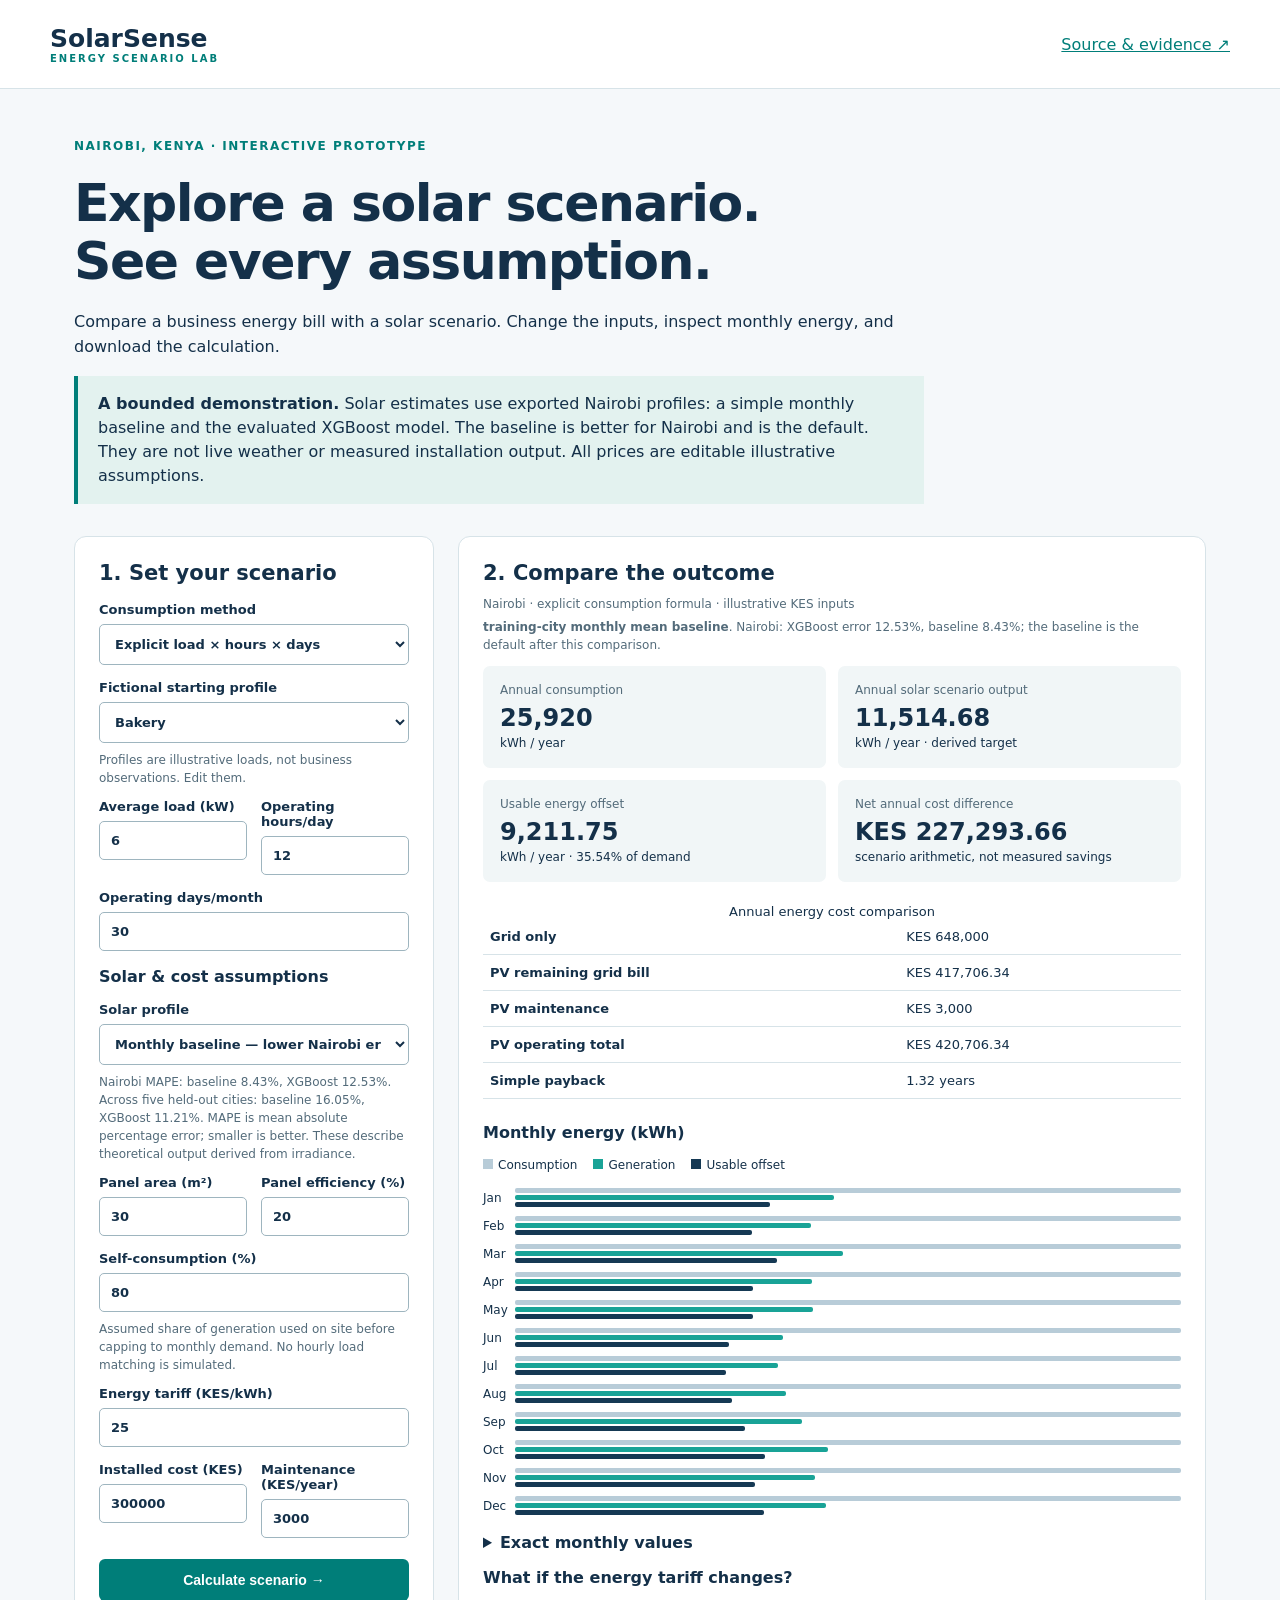
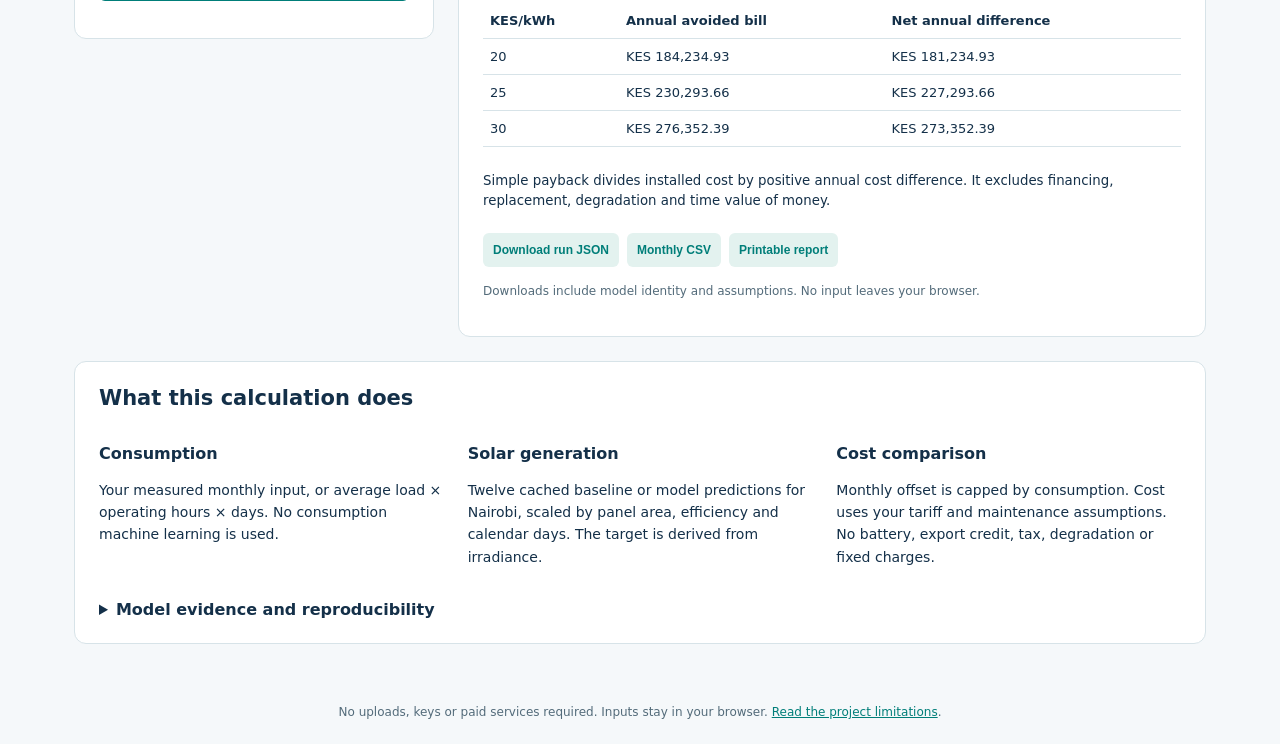
==== web-demo/index.html @ 857aecac "Build evaluated Nairobi scenario API and public demo" ====
<!doctype html>
<html lang="en"><head><meta charset="UTF-8"><meta name="viewport" content="width=device-width, initial-scale=1"><title>SolarSense | Nairobi energy scenarios</title><link rel="stylesheet" href="style.css"></head>
<body><header><a href="#" class="brand">SolarSense<span>ENERGY SCENARIO LAB</span></a><a href="https://github.com/Tessa-Saumu/SolarSense-ML-Portfolio">Source &amp; evidence ↗</a></header>
<main><section class="intro"><p class="eyebrow">NAIROBI, KENYA · INTERACTIVE PROTOTYPE</p><h1>Explore a solar scenario.<br>See every assumption.</h1><p>Compare a business energy bill with a solar scenario. Change the inputs, inspect monthly energy, and download the calculation.</p><aside><strong>A bounded demonstration.</strong> Solar estimates use exported Nairobi profiles: a simple monthly baseline and the evaluated XGBoost model. The baseline is better for Nairobi and is the default. They are not live weather or measured installation output. All prices are editable illustrative assumptions.</aside></section>
<div class="workspace"><form id="scenario"><h2>1. Set your scenario</h2><label>Consumption method<select name="consumption_mode"><option value="formula">Explicit load × hours × days</option><option value="measured">My measured monthly consumption</option></select></label>
<div id="formula-fields"><label>Fictional starting profile<select name="business_type"><option value="bakery">Bakery</option><option value="grocery">Grocery</option><option value="butchery">Butchery</option></select></label><p class="hint">Profiles are illustrative loads, not business observations. Edit them.</p><div class="pair"><label>Average load (kW)<input name="average_load_kw" type="number" min="0" max="1000" step="any" required></label><label>Operating hours/day<input name="hours_per_day" type="number" min="0" max="24" step="any" required></label></div><label>Operating days/month<input name="days_per_month" type="number" min="1" max="31" step="any" required></label></div>
<label id="measured-field" hidden>Measured consumption (kWh/month)<input name="monthly_consumption_kwh" type="number" min="0" max="1000000" step="any" required></label>
<h3>Solar &amp; cost assumptions</h3><label>Solar profile<select name="solar_profile"><option value="baseline">Monthly baseline — lower Nairobi error</option><option value="xgboost">XGBoost — compare evaluated model</option></select></label><p class="hint">Nairobi MAPE: baseline 8.43%, XGBoost 12.53%. Across five held-out cities: baseline 16.05%, XGBoost 11.21%. MAPE is mean absolute percentage error; smaller is better. These describe theoretical output derived from irradiance.</p><div class="pair"><label>Panel area (m²)<input name="panel_area_m2" type="number" min="0" max="10000" step="any" required></label><label>Panel efficiency (%)<input name="efficiency_percent" type="number" min="1" max="40" step="any" required></label></div><label>Self-consumption (%)<input name="self_consumption_percent" type="number" min="0" max="100" step="any" required></label><p class="hint">Assumed share of generation used on site before capping to monthly demand. No hourly load matching is simulated.</p><label>Energy tariff (KES/kWh)<input name="tariff_kes_per_kwh" type="number" min="0" max="1000" step="any" required></label><div class="pair"><label>Installed cost (KES)<input name="installed_cost_kes" type="number" min="0" max="100000000" step="any" required></label><label>Maintenance (KES/year)<input name="annual_maintenance_kes" type="number" min="0" max="100000000" step="any" required></label></div><button type="submit" id="run" disabled>Calculate scenario →</button><p id="error" role="alert"></p></form>
<section id="results" aria-live="polite"><h2>2. Compare the outcome</h2><p>Loading verified model evidence…</p></section></div>
<section class="method"><h2>What this calculation does</h2><div class="three"><article><h3>Consumption</h3><p>Your measured monthly input, or average load × operating hours × days. No consumption machine learning is used.</p></article><article><h3>Solar generation</h3><p>Twelve cached baseline or model predictions for Nairobi, scaled by panel area, efficiency and calendar days. The target is derived from irradiance.</p></article><article><h3>Cost comparison</h3><p>Monthly offset is capped by consumption. Cost uses your tariff and maintenance assumptions. No battery, export credit, tax, degradation or fixed charges.</p></article></div><details><summary>Model evidence and reproducibility</summary><div id="evidence"></div></details></section></main><footer>No uploads, keys or paid services required. Inputs stay in your browser. <a href="https://github.com/Tessa-Saumu/SolarSense-ML-Portfolio">Read the project limitations</a>.</footer><script type="module" src="app.mjs"></script></body></html>
---- web-demo/style.css ----
:root{color-scheme:light;--ink:#143049;--teal:#007e79;--line:#d7e3e8}*{box-sizing:border-box}body{margin:0;font-family:system-ui,-apple-system,Segoe UI,sans-serif;color:var(--ink);background:#f5f8fa}a{color:var(--teal)}header{display:flex;justify-content:space-between;align-items:center;gap:20px;padding:24px max(24px,calc((100vw - 1180px)/2));background:#fff;border-bottom:1px solid var(--line)}.brand{font-size:25px;font-weight:750;text-decoration:none;color:var(--ink)}.brand span{display:block;font-size:10px;letter-spacing:2px;color:var(--teal)}main{max-width:1180px;padding:36px 24px;margin:auto}.intro{max-width:850px;margin-bottom:32px}.eyebrow{font-size:12px;letter-spacing:1.5px;color:var(--teal);font-weight:700}h1{font-size:clamp(32px,4.2vw,52px);line-height:1.12;letter-spacing:-1.5px;margin:18px 0}p{line-height:1.6}aside{padding:16px 20px;background:#e3f2ef;border-left:4px solid var(--teal);line-height:1.5}.workspace{display:grid;grid-template-columns:360px 1fr;gap:24px;align-items:start}form,#results,.method{background:white;border:1px solid var(--line);border-radius:12px;padding:24px}h2{font-size:21px;margin-top:0}h3{font-size:16px}label{display:block;font-size:13px;font-weight:650;margin-bottom:15px}input,select{width:100%;padding:11px;border:1px solid #9eb5bf;border-radius:5px;font:inherit;color:var(--ink);margin-top:7px;background:white}input:focus,select:focus,button:focus-visible,a:focus-visible{outline:3px solid #65c3b9;outline-offset:2px}.pair,.three{display:grid;grid-template-columns:1fr 1fr;gap:14px}.three{grid-template-columns:repeat(3,1fr);gap:24px}.hint{font-size:12px;color:#536b7a;line-height:1.5;margin-top:-7px}button{border:0;border-radius:6px;padding:13px 18px;background:var(--teal);color:#fff;font-weight:650;font-size:14px;cursor:pointer}button:disabled{opacity:.5;cursor:wait}#run{width:100%;margin-top:6px}#error{color:#a12424;font-size:13px}.metrics{display:grid;grid-template-columns:1fr 1fr;gap:12px;margin-bottom:22px}.metric{padding:17px;background:#f1f6f7;border-radius:7px}.metric span{font-size:12px;display:block;color:#536b7a}.metric strong{display:block;font-size:24px;margin-top:7px}.metric em{font-size:12px;font-style:normal}.costs{border-collapse:collapse;width:100%;font-size:13px;margin-bottom:24px}td,th{text-align:left;padding:10px 7px;border-bottom:1px solid var(--line)}.legend{display:flex;gap:16px;font-size:12px}.legend span::before{content:'';display:inline-block;width:10px;height:10px;background:#b8ccd8;margin-right:5px}.legend span:nth-child(2)::before{background:#19a397}.legend span:nth-child(3)::before{background:#153954}.chart{margin:16px 0 8px}.month-row{display:grid;grid-template-columns:32px 1fr;align-items:center;margin:9px 0;font-size:12px}.bars{display:grid;gap:2px}.bar{height:5px;background:#b8ccd8;border-radius:2px}.bar.generation{background:#19a397}.bar.offset{background:#153954}.details-table{overflow-x:auto}.downloads{display:flex;gap:8px;flex-wrap:wrap;margin-top:22px}.downloads button{background:#e3f2ef;color:var(--teal);padding:10px;font-size:12px}.method{margin-top:24px}.method p{font-size:14px}details{margin-top:18px}summary{cursor:pointer;font-weight:650}#evidence{overflow-wrap:anywhere;font-size:13px;padding-top:12px}footer{text-align:center;padding:25px;font-size:12px;color:#536b7a}small{line-height:1.5;display:block} [hidden]{display:none!important}@media(max-width:800px){.workspace{grid-template-columns:1fr}.three{grid-template-columns:1fr}header{padding:20px}header>a:last-child{font-size:12px}main{padding:25px 16px}.metric strong{font-size:21px}}@media print{header,form,.downloads,footer{display:none}.workspace{display:block}#results{border:0}.method{break-inside:avoid}}
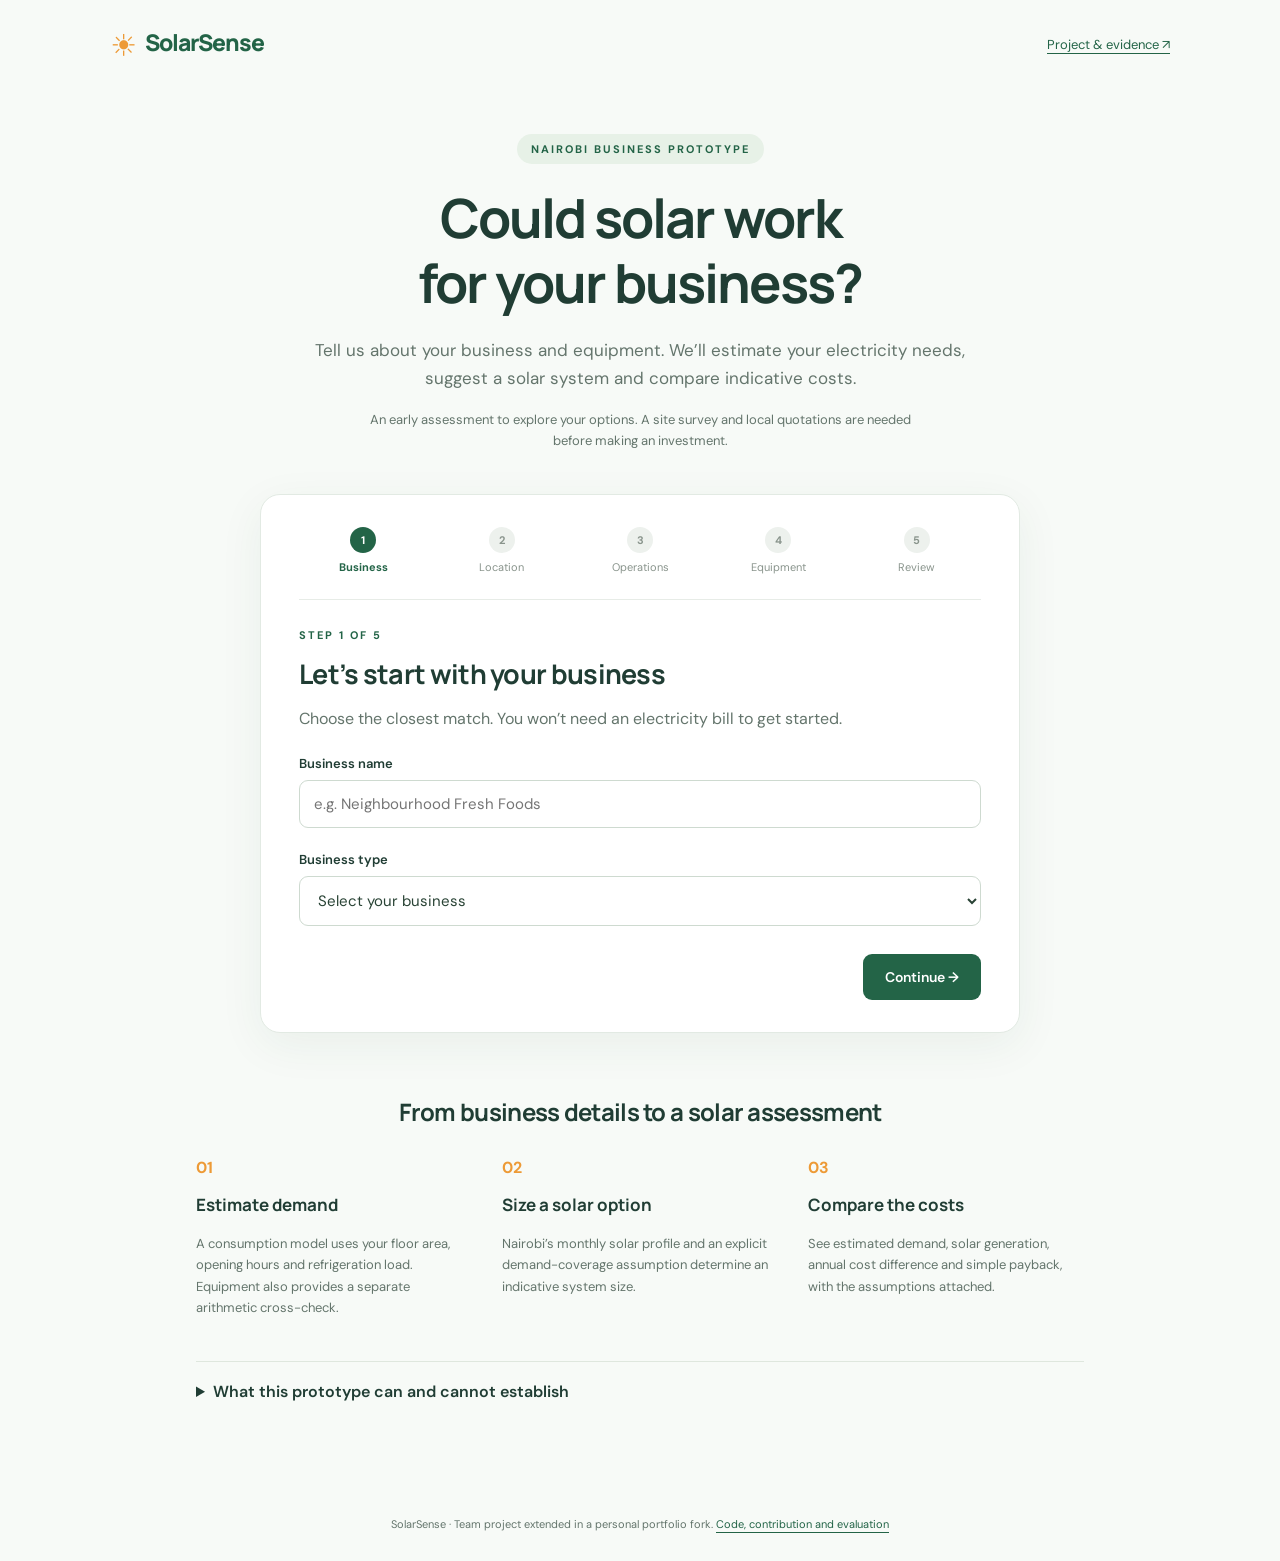
==== commit ee57f18b: "Restore minimal-input solar assessment with observable consumption model" ====
--- a/web-demo/index.html
+++ b/web-demo/index.html
@@ -1,10 +1,13 @@
 <!doctype html>
-<html lang="en"><head><meta charset="UTF-8"><meta name="viewport" content="width=device-width, initial-scale=1"><title>SolarSense | Nairobi energy scenarios</title><link rel="stylesheet" href="style.css"></head>
-<body><header><a href="#" class="brand">SolarSense<span>ENERGY SCENARIO LAB</span></a><a href="https://github.com/Tessa-Saumu/SolarSense-ML-Portfolio">Source &amp; evidence ↗</a></header>
-<main><section class="intro"><p class="eyebrow">NAIROBI, KENYA · INTERACTIVE PROTOTYPE</p><h1>Explore a solar scenario.<br>See every assumption.</h1><p>Compare a business energy bill with a solar scenario. Change the inputs, inspect monthly energy, and download the calculation.</p><aside><strong>A bounded demonstration.</strong> Solar estimates use exported Nairobi profiles: a simple monthly baseline and the evaluated XGBoost model. The baseline is better for Nairobi and is the default. They are not live weather or measured installation output. All prices are editable illustrative assumptions.</aside></section>
-<div class="workspace"><form id="scenario"><h2>1. Set your scenario</h2><label>Consumption method<select name="consumption_mode"><option value="formula">Explicit load × hours × days</option><option value="measured">My measured monthly consumption</option></select></label>
-<div id="formula-fields"><label>Fictional starting profile<select name="business_type"><option value="bakery">Bakery</option><option value="grocery">Grocery</option><option value="butchery">Butchery</option></select></label><p class="hint">Profiles are illustrative loads, not business observations. Edit them.</p><div class="pair"><label>Average load (kW)<input name="average_load_kw" type="number" min="0" max="1000" step="any" required></label><label>Operating hours/day<input name="hours_per_day" type="number" min="0" max="24" step="any" required></label></div><label>Operating days/month<input name="days_per_month" type="number" min="1" max="31" step="any" required></label></div>
-<label id="measured-field" hidden>Measured consumption (kWh/month)<input name="monthly_consumption_kwh" type="number" min="0" max="1000000" step="any" required></label>
-<h3>Solar &amp; cost assumptions</h3><label>Solar profile<select name="solar_profile"><option value="baseline">Monthly baseline — lower Nairobi error</option><option value="xgboost">XGBoost — compare evaluated model</option></select></label><p class="hint">Nairobi MAPE: baseline 8.43%, XGBoost 12.53%. Across five held-out cities: baseline 16.05%, XGBoost 11.21%. MAPE is mean absolute percentage error; smaller is better. These describe theoretical output derived from irradiance.</p><div class="pair"><label>Panel area (m²)<input name="panel_area_m2" type="number" min="0" max="10000" step="any" required></label><label>Panel efficiency (%)<input name="efficiency_percent" type="number" min="1" max="40" step="any" required></label></div><label>Self-consumption (%)<input name="self_consumption_percent" type="number" min="0" max="100" step="any" required></label><p class="hint">Assumed share of generation used on site before capping to monthly demand. No hourly load matching is simulated.</p><label>Energy tariff (KES/kWh)<input name="tariff_kes_per_kwh" type="number" min="0" max="1000" step="any" required></label><div class="pair"><label>Installed cost (KES)<input name="installed_cost_kes" type="number" min="0" max="100000000" step="any" required></label><label>Maintenance (KES/year)<input name="annual_maintenance_kes" type="number" min="0" max="100000000" step="any" required></label></div><button type="submit" id="run" disabled>Calculate scenario →</button><p id="error" role="alert"></p></form>
-<section id="results" aria-live="polite"><h2>2. Compare the outcome</h2><p>Loading verified model evidence…</p></section></div>
-<section class="method"><h2>What this calculation does</h2><div class="three"><article><h3>Consumption</h3><p>Your measured monthly input, or average load × operating hours × days. No consumption machine learning is used.</p></article><article><h3>Solar generation</h3><p>Twelve cached baseline or model predictions for Nairobi, scaled by panel area, efficiency and calendar days. The target is derived from irradiance.</p></article><article><h3>Cost comparison</h3><p>Monthly offset is capped by consumption. Cost uses your tariff and maintenance assumptions. No battery, export credit, tax, degradation or fixed charges.</p></article></div><details><summary>Model evidence and reproducibility</summary><div id="evidence"></div></details></section></main><footer>No uploads, keys or paid services required. Inputs stay in your browser. <a href="https://github.com/Tessa-Saumu/SolarSense-ML-Portfolio">Read the project limitations</a>.</footer><script type="module" src="app.mjs"></script></body></html>
+<html lang="en"><head><meta charset="utf-8"><meta name="viewport" content="width=device-width,initial-scale=1"><title>SolarSense | Is solar right for your business?</title><meta name="description" content="A prototype solar viability assessment for Nairobi businesses, using business details and equipment to estimate consumption and a solar system."><link rel="stylesheet" href="style.css"></head><body>
+<header><a class="brand" href="./"><span class="sun">☀</span> SolarSense</a><a href="https://github.com/Tessa-Saumu/SolarSense-ML-Portfolio">Project & evidence ↗</a></header>
+<main><section class="intro"><span class="tag">NAIROBI BUSINESS PROTOTYPE</span><h1>Could solar work<br>for your business?</h1><p>Tell us about your business and equipment. We’ll estimate your electricity needs, suggest a solar system and compare indicative costs.</p><p class="prototype">An early assessment to explore your options. A site survey and local quotations are needed before making an investment.</p></section>
+<section id="wizard" class="panel"><ol class="steps" aria-label="Assessment progress"><li data-step="0">Business</li><li data-step="1">Location</li><li data-step="2">Operations</li><li data-step="3">Equipment</li><li data-step="4">Review</li></ol><form id="assessment" novalidate>
+<section class="stage" data-stage="0"><p class="eyebrow">STEP 1 OF 5</p><h2>Let’s start with your business</h2><p>Choose the closest match. You won’t need an electricity bill to get started.</p><label>Business name<input name="business_name" maxlength="100" placeholder="e.g. Neighbourhood Fresh Foods" autocomplete="organization" required></label><label>Business type<select name="business_type" required><option value="">Select your business</option><option value="frozen_food_retail">Frozen food retailer</option><option value="butchery">Butchery</option><option value="cold_storage">Cold storage</option><option value="mini_mart">Mini mart</option><option value="grocery">Grocery store</option><option value="bakery">Bakery</option></select></label></section>
+<section class="stage" data-stage="1" hidden><p class="eyebrow">STEP 2 OF 5</p><h2>Where do you operate?</h2><p>This version assesses Nairobi. More locations need local validation before we can offer them.</p><div class="pair"><label>Country<select name="country"><option>Kenya</option></select></label><label>City<select name="city"><option>Nairobi</option></select></label></div><label>Current power supply<select name="power_source"><option value="grid">Grid electricity</option><option value="hybrid">Grid electricity + diesel backup</option></select></label><p class="hint">For grid + diesel, an optional assumed diesel share changes the cost comparison. Fuel use, backup runtime and outage protection are not simulated.</p></section>
+<section class="stage" data-stage="2" hidden><p class="eyebrow">STEP 3 OF 5</p><h2>A little about your premises</h2><p>These everyday details let the consumption model estimate your demand.</p><label>Approximate floor area (m²)<input name="floor_area_m2" type="number" min="1" max="10000" step="any" placeholder="e.g. 80" required></label><label>Business operating hours per week<input name="operating_hours_weekly" type="number" min="1" max="168" step="any" placeholder="e.g. 72" required></label><p class="hint">For example, 12 hours a day × 6 days = 72 hours a week. Equipment can run outside opening hours.</p></section>
+<section class="stage" data-stage="3" hidden><p class="eyebrow">STEP 4 OF 5</p><h2>What equipment do you use?</h2><p>Add quantities and daily operating hours. A fridge left running overnight uses 24 hours.</p><div id="equipment"></div><p class="hint">Equipment gives a transparent load cross-check and refrigeration input to the model. Appliance wattages are typical illustrative values, not measurements of your devices.</p></section>
+<section class="stage" data-stage="4" hidden><p class="eyebrow">STEP 5 OF 5</p><h2>Ready for your assessment?</h2><p>We estimate consumption, size a solar system and show an indicative viability comparison.</p><dl id="review"></dl><details class="advanced"><summary>Optional: adjust cost and sizing assumptions</summary><p class="hint">These are illustrative prototype assumptions, not current tariffs or supplier quotes. You can calculate without changing them.</p><div id="assumption-fields"></div></details><p class="hint">Your inputs stay in this browser. No account, uploads or API keys are needed.</p></section>
+<p id="error" role="alert"></p><div class="actions"><button type="button" class="secondary" id="back" hidden>← Back</button><button type="button" id="next" disabled>Continue →</button></div></form></section>
+<section id="results" class="panel" hidden aria-live="polite"></section>
+<section class="how"><h2>From business details to a solar assessment</h2><div class="three"><article><span>01</span><h3>Estimate demand</h3><p>A consumption model uses your floor area, opening hours and refrigeration load. Equipment also provides a separate arithmetic cross-check.</p></article><article><span>02</span><h3>Size a solar option</h3><p>Nairobi’s monthly solar profile and an explicit demand-coverage assumption determine an indicative system size.</p></article><article><span>03</span><h3>Compare the costs</h3><p>See estimated demand, solar generation, annual cost difference and simple payback, with the assumptions attached.</p></article></div><details><summary>What this prototype can and cannot establish</summary><p>The consumption model is trained on US commercial-building survey data; its accuracy has not been validated on Nairobi small businesses. Solar estimates use irradiance-derived targets, not measured rooftop output. Cost assumptions are illustrative. This is a demonstrator of the assessment workflow, not a quotation, a financing recommendation or a production design.</p><p>The Nairobi monthly baseline is the default because it beat the solar XGBoost model on the retained city test. A separate consumption model runs for your inputs; the two models solve different parts of the assessment.</p><div id="evidence-info"></div></details></section></main><footer>SolarSense · Team project extended in a personal portfolio fork. <a href="https://github.com/Tessa-Saumu/SolarSense-ML-Portfolio">Code, contribution and evaluation</a></footer><script type="module" src="app.mjs"></script></body></html>
--- a/web-demo/style.css
+++ b/web-demo/style.css
@@ -1 +1,4 @@
-:root{color-scheme:light;--ink:#143049;--teal:#007e79;--line:#d7e3e8}*{box-sizing:border-box}body{margin:0;font-family:system-ui,-apple-system,Segoe UI,sans-serif;color:var(--ink);background:#f5f8fa}a{color:var(--teal)}header{display:flex;justify-content:space-between;align-items:center;gap:20px;padding:24px max(24px,calc((100vw - 1180px)/2));background:#fff;border-bottom:1px solid var(--line)}.brand{font-size:25px;font-weight:750;text-decoration:none;color:var(--ink)}.brand span{display:block;font-size:10px;letter-spacing:2px;color:var(--teal)}main{max-width:1180px;padding:36px 24px;margin:auto}.intro{max-width:850px;margin-bottom:32px}.eyebrow{font-size:12px;letter-spacing:1.5px;color:var(--teal);font-weight:700}h1{font-size:clamp(32px,4.2vw,52px);line-height:1.12;letter-spacing:-1.5px;margin:18px 0}p{line-height:1.6}aside{padding:16px 20px;background:#e3f2ef;border-left:4px solid var(--teal);line-height:1.5}.workspace{display:grid;grid-template-columns:360px 1fr;gap:24px;align-items:start}form,#results,.method{background:white;border:1px solid var(--line);border-radius:12px;padding:24px}h2{font-size:21px;margin-top:0}h3{font-size:16px}label{display:block;font-size:13px;font-weight:650;margin-bottom:15px}input,select{width:100%;padding:11px;border:1px solid #9eb5bf;border-radius:5px;font:inherit;color:var(--ink);margin-top:7px;background:white}input:focus,select:focus,button:focus-visible,a:focus-visible{outline:3px solid #65c3b9;outline-offset:2px}.pair,.three{display:grid;grid-template-columns:1fr 1fr;gap:14px}.three{grid-template-columns:repeat(3,1fr);gap:24px}.hint{font-size:12px;color:#536b7a;line-height:1.5;margin-top:-7px}button{border:0;border-radius:6px;padding:13px 18px;background:var(--teal);color:#fff;font-weight:650;font-size:14px;cursor:pointer}button:disabled{opacity:.5;cursor:wait}#run{width:100%;margin-top:6px}#error{color:#a12424;font-size:13px}.metrics{display:grid;grid-template-columns:1fr 1fr;gap:12px;margin-bottom:22px}.metric{padding:17px;background:#f1f6f7;border-radius:7px}.metric span{font-size:12px;display:block;color:#536b7a}.metric strong{display:block;font-size:24px;margin-top:7px}.metric em{font-size:12px;font-style:normal}.costs{border-collapse:collapse;width:100%;font-size:13px;margin-bottom:24px}td,th{text-align:left;padding:10px 7px;border-bottom:1px solid var(--line)}.legend{display:flex;gap:16px;font-size:12px}.legend span::before{content:'';display:inline-block;width:10px;height:10px;background:#b8ccd8;margin-right:5px}.legend span:nth-child(2)::before{background:#19a397}.legend span:nth-child(3)::before{background:#153954}.chart{margin:16px 0 8px}.month-row{display:grid;grid-template-columns:32px 1fr;align-items:center;margin:9px 0;font-size:12px}.bars{display:grid;gap:2px}.bar{height:5px;background:#b8ccd8;border-radius:2px}.bar.generation{background:#19a397}.bar.offset{background:#153954}.details-table{overflow-x:auto}.downloads{display:flex;gap:8px;flex-wrap:wrap;margin-top:22px}.downloads button{background:#e3f2ef;color:var(--teal);padding:10px;font-size:12px}.method{margin-top:24px}.method p{font-size:14px}details{margin-top:18px}summary{cursor:pointer;font-weight:650}#evidence{overflow-wrap:anywhere;font-size:13px;padding-top:12px}footer{text-align:center;padding:25px;font-size:12px;color:#536b7a}small{line-height:1.5;display:block} [hidden]{display:none!important}@media(max-width:800px){.workspace{grid-template-columns:1fr}.three{grid-template-columns:1fr}header{padding:20px}header>a:last-child{font-size:12px}main{padding:25px 16px}.metric strong{font-size:21px}}@media print{header,form,.downloads,footer{display:none}.workspace{display:block}#results{border:0}.method{break-inside:avoid}}
+@import url('https://fonts.googleapis.com/css2?family=DM+Sans:wght@400;500;600;700&family=Manrope:wght@400;600;700;800&display=swap');
+:root{font-family:'DM Sans',system-ui,sans-serif;color:#203d34;background:#f7faf7;font-synthesis:none;--green:#236447;--orange:#ed9a36;--muted:#64756c}*{box-sizing:border-box}body{margin:0}header{max-width:1120px;margin:auto;padding:24px 30px;display:flex;align-items:center;justify-content:space-between;gap:20px}a{color:var(--green);text-underline-offset:4px}header>a:last-child{font-size:13px}.brand{text-decoration:none;font:800 23px Manrope,system-ui;letter-spacing:-1px}.sun{color:var(--orange);font-size:30px;vertical-align:middle;margin-right:5px}main{max-width:940px;margin:auto;padding:0 26px}.intro{padding:45px 0 32px;text-align:center;max-width:680px;margin:auto}.tag,.eyebrow{font-size:11px;letter-spacing:2px;font-weight:700;color:var(--green)}.tag{display:inline-block;background:#e7f1e7;border-radius:24px;padding:8px 14px}h1,h2,h3{font-family:Manrope,system-ui;line-height:1.2}h1{font-size:clamp(36px,6vw,54px);letter-spacing:-2px;margin:21px 0}h2{font-size:27px;letter-spacing:-.7px;margin:14px 0}h3{font-size:17px}p{line-height:1.65;color:var(--muted)}.intro>p{font-size:17px}.intro .prototype{font-size:13px;max-width:570px;margin:15px auto 0}.panel{background:#fff;border:1px solid #e2eae3;border-radius:20px;padding:32px 38px;box-shadow:0 12px 45px #254b3510;margin:10px auto 50px;max-width:760px}.steps{display:flex;list-style:none;padding:0 0 25px;margin:0 0 26px;border-bottom:1px solid #e7ece7;counter-reset:step;gap:10px;justify-content:space-between}.steps li{font-size:11px;color:#89948c;text-align:center;flex:1}.steps li:before{counter-increment:step;content:counter(step);display:block;width:26px;height:26px;line-height:26px;background:#edf1ed;border-radius:50%;margin:0 auto 7px;font-weight:700}.steps li.active{color:var(--green);font-weight:700}.steps li.active:before{background:var(--green);color:white}.steps li.done:before{background:#ddeddf;color:var(--green)}label{display:block;font-size:13px;font-weight:600;margin:23px 0 0}input,select{display:block;width:100%;min-width:0;border:1px solid #cedad0;border-radius:9px;padding:13px 14px;color:#294335;background:#fff;font:400 15px 'DM Sans',system-ui;margin-top:8px}input:focus,select:focus{outline:3px solid #cfe8d3;outline-offset:1px;border-color:var(--green)}.pair{display:grid;grid-template-columns:1fr 1fr;gap:20px}.hint{font-size:12px;line-height:1.6}.actions{display:flex;justify-content:flex-end;gap:12px;margin-top:28px}button{font:600 14px 'DM Sans',system-ui;cursor:pointer;border:0;border-radius:9px;padding:14px 22px;background:var(--green);color:white}button:hover{background:#194f36}button:disabled{opacity:.5;cursor:wait}.secondary{background:#edf3ed;color:var(--green)}.secondary:hover{background:#e0eadf}#error{color:#a13120;font-size:13px}.equipment-row{display:grid;grid-template-columns:1fr 100px 110px;gap:15px;align-items:center;padding:14px 0;border-bottom:1px solid #edf0eb}.equipment-row label{margin:0;font-size:11px}.equipment-row input{padding:10px;margin-top:5px}.equipment-row strong{font-size:14px}.equipment-row small{display:block;font-size:11px;color:var(--muted);margin-top:4px}dl{display:grid;grid-template-columns:1fr 1fr;gap:14px;background:#f5f8f3;padding:20px;border-radius:10px;font-size:14px}dt{color:var(--muted)}dd{margin:0;font-weight:600;overflow-wrap:anywhere}.advanced{margin-top:24px}.advanced summary{font-size:13px}.how{margin:65px 0}.how>h2{text-align:center;font-size:24px}.three{display:grid;grid-template-columns:repeat(3,1fr);gap:30px;margin:30px 0}.three span{color:var(--orange);font-weight:700}.three p{font-size:13px}details{margin:24px 0;padding:18px 0;border-top:1px solid #dfe7de}summary{cursor:pointer;font-weight:600;line-height:1.5}details p{font-size:13px}footer{text-align:center;font-size:11px;padding:30px;color:var(--muted)}.result-head{text-align:center}.result-head .tag{background:#e9f2e5}.metrics{display:grid;grid-template-columns:1fr 1fr;gap:14px;margin:28px 0}.metric{background:#f3f7f0;border:1px solid #e2ebde;border-radius:12px;padding:19px}.metric span{display:block;font-size:12px;color:var(--muted)}.metric strong{display:block;font:800 28px Manrope,system-ui;margin:9px 0}.metric em{font-style:normal;font-size:11px;color:var(--muted)}.recommendation{background:#fff6e6;border-left:3px solid var(--orange);padding:16px 20px;border-radius:0 8px 8px 0}.recommendation p{font-size:13px;margin:7px 0}.table-wrap{overflow:auto}table{border-collapse:collapse;width:100%;font-size:12px}td,th{padding:12px 7px;text-align:left;border-bottom:1px solid #e5ece2}th{color:var(--muted)}.downloads{display:flex;gap:10px;flex-wrap:wrap;margin:24px 0}.downloads button{padding:11px 15px;font-size:12px}.mini-code{font-size:10px;overflow-wrap:anywhere;color:var(--muted)}[hidden]{display:none!important}@media(max-width:600px){header{padding:18px}.brand{font-size:20px}header>a:last-child{font-size:11px}main{padding:0 16px}.intro{padding-top:25px}.panel{padding:23px 20px;border-radius:14px}.pair{grid-template-columns:1fr;gap:0}.three{grid-template-columns:1fr;gap:12px}.equipment-row{grid-template-columns:1fr 70px 85px;gap:8px}.equipment-row strong{font-size:12px}.metrics{gap:10px}.metric{padding:13px}.metric strong{font-size:23px}dl{font-size:12px;padding:15px}.steps{gap:3px}.steps li{font-size:9px}}
+
+.metric strong{overflow-wrap:anywhere}.warning{border-left:3px solid #ed9a36;padding:12px;background:#fff8eb}
